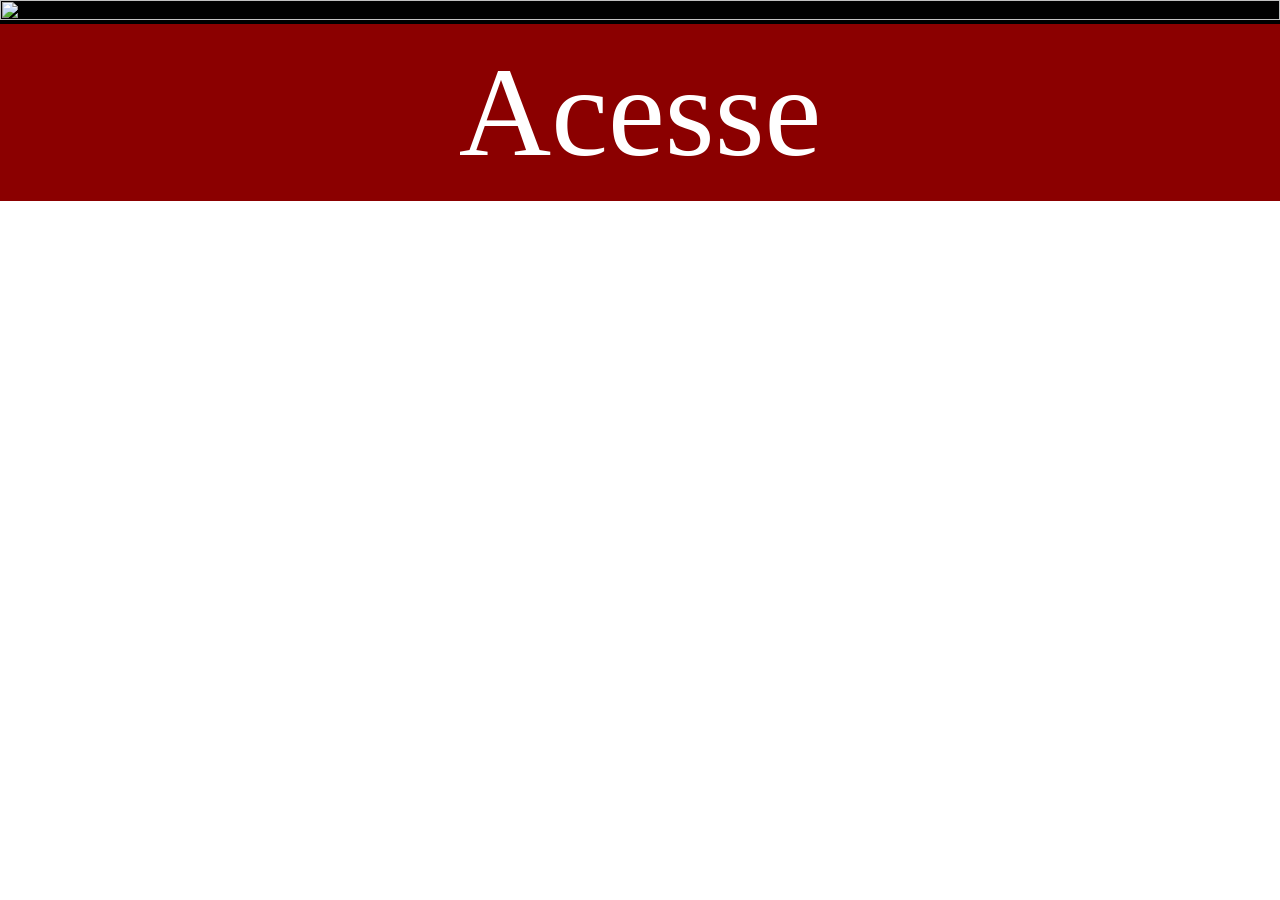
==== telas/github.html @ 0396ed20 "Initial commit" ====
<!DOCTYPE html>
<html lang="pt-br">
<head>
    <meta charset="UTF-8">
    <meta name="viewport" content="width=device-width, initial-scale=1.0">
    <link rel="stylesheet" href="../estilo/telas.css">
    <title>Pagina GitHub</title>
</head>
<body>
    <img src="../imagens/tela-github.jpg" alt="">

    <a href="https://github.com/gustavoguanabara/" target="_blank">

        <p>Acesse</p>

    </a>
</body>
</html>
---- estilo/telas.css ----
@charset "UTF-8";

body{

    padding: 0;
    margin: 0;

}

body::-webkit-scrollbar{

    display: none;

}

img{
    height: 100%;
    width: 100%;

    display: block;

    background-color: black;
    background-image: url('../imagens/tela-youtube.png');
    background-position: center center;
    background-repeat: no-repeat;
    background-attachment: scroll;
    background-size: cover;

}

p{

    margin: 0;
    padding: 15px;

    background-color: darkred;
    color: white;

    text-align: center;

    font-size: 10vw;

}

p:hover{

    background-color: red;

}

a{

    text-decoration: none;

}
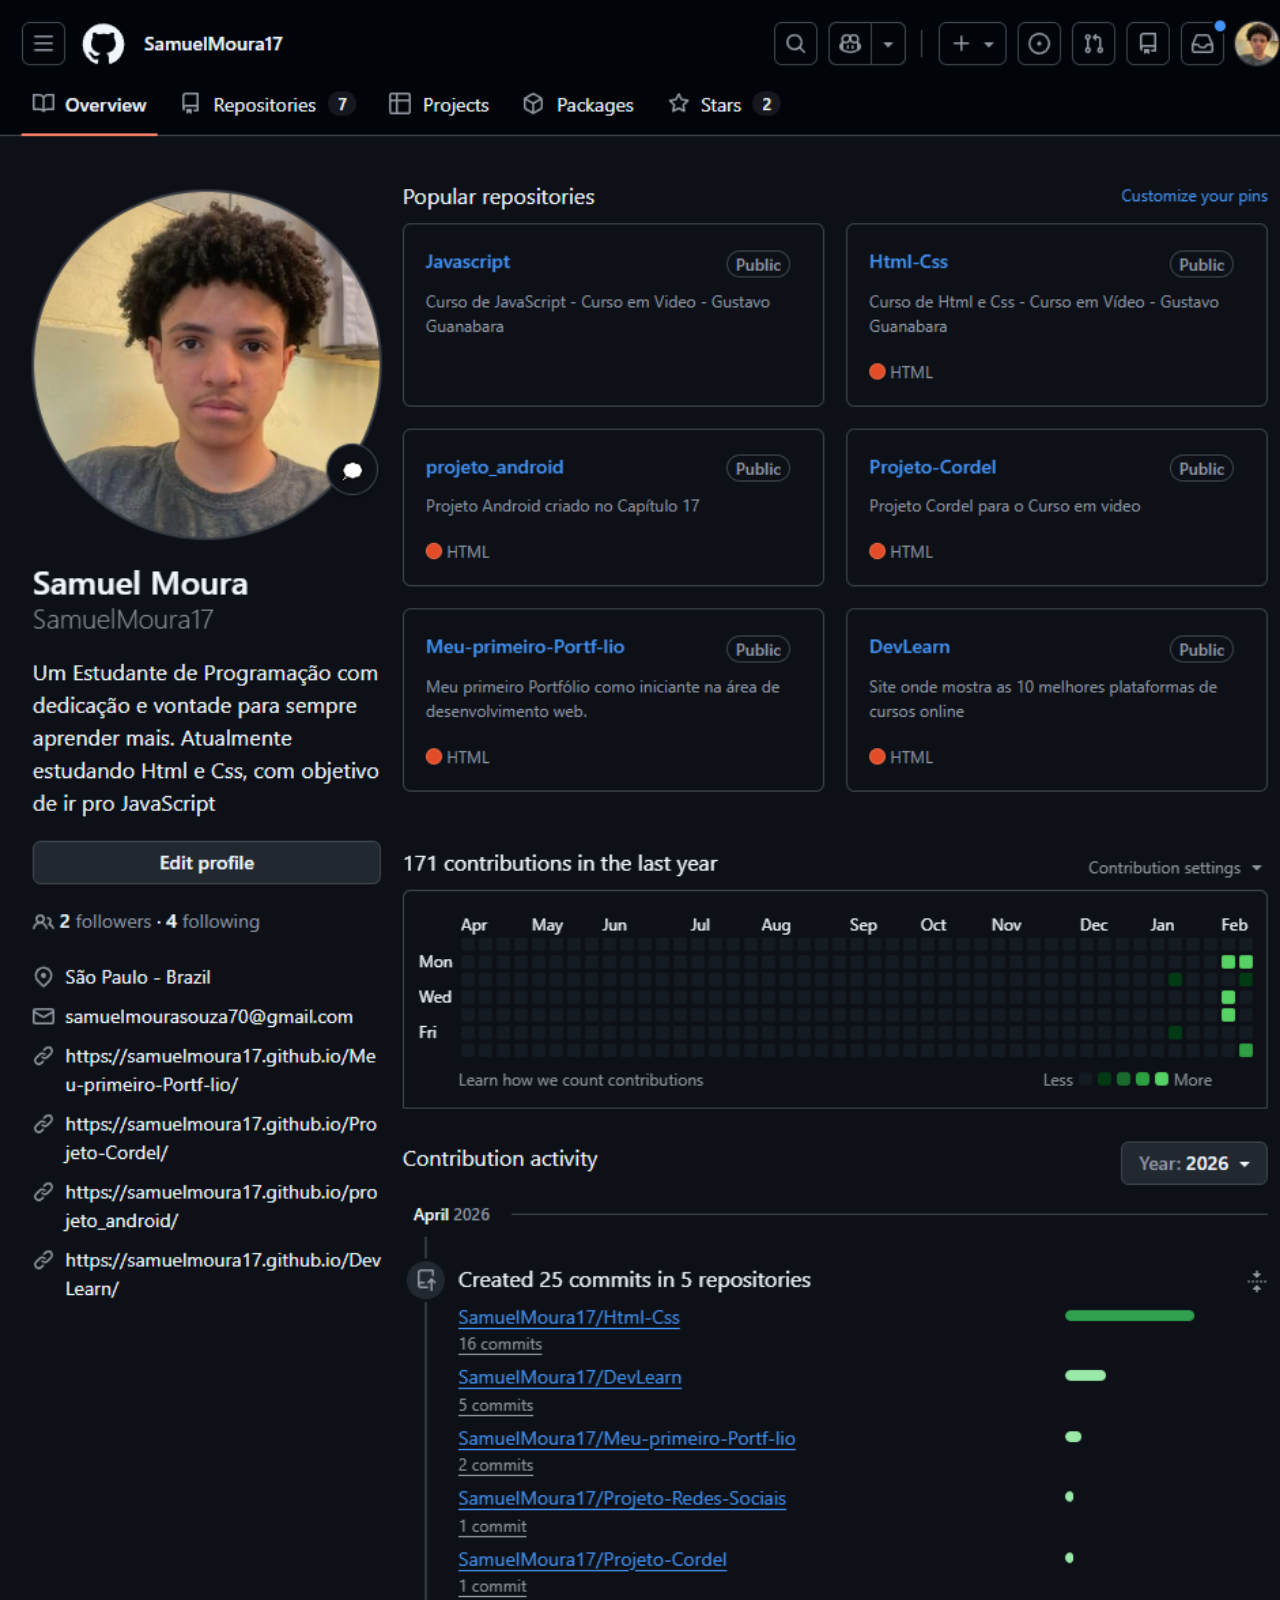
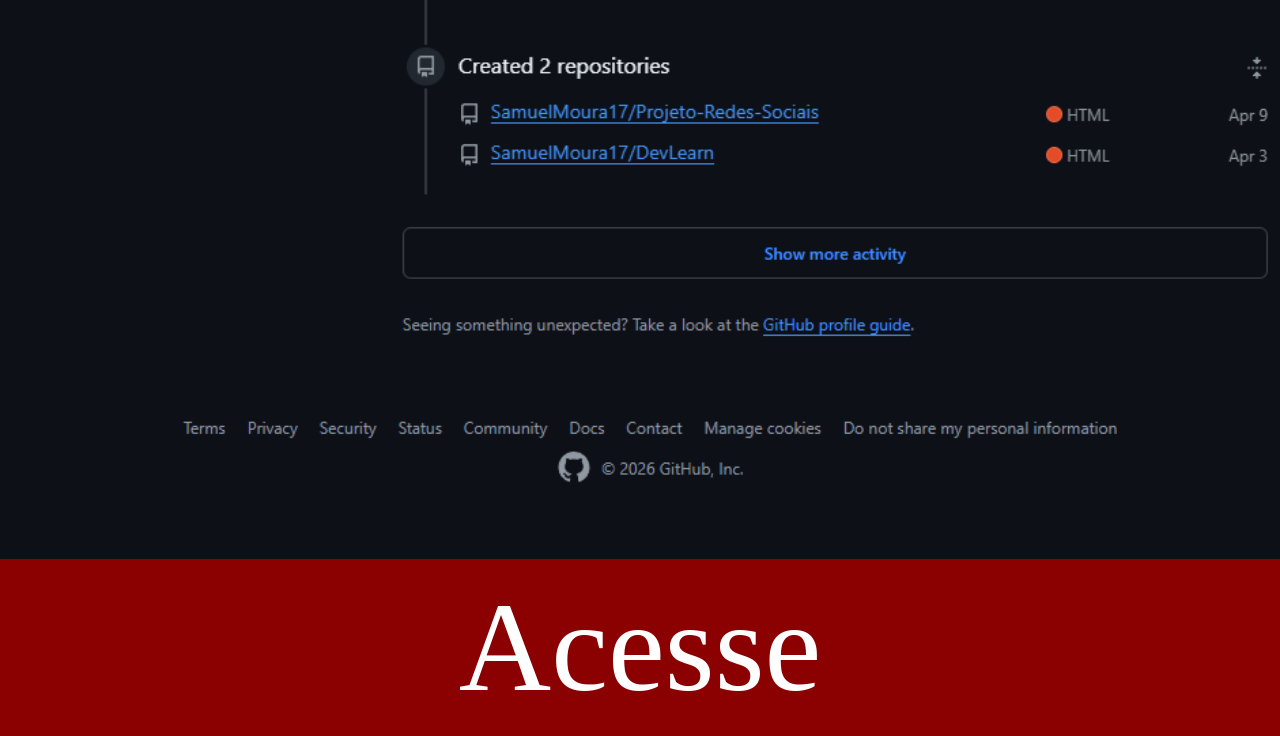
==== commit 4e64881a: "Criação do Projeto das Redes Sociais" ====
--- a/telas/github.html
+++ b/telas/github.html
@@ -9,7 +9,7 @@
 <body>
     <img src="../imagens/tela-github.jpg" alt="">
 
-    <a href="https://github.com/gustavoguanabara/" target="_blank">
+    <a href="https://github.com/SamuelMoura17" target="_blank">
 
         <p>Acesse</p>
 
--- a/estilo/telas.css
+++ b/estilo/telas.css
@@ -1,10 +1,15 @@
 @charset "UTF-8";
 
-body{
+*{
 
     padding: 0;
     margin: 0;
 
+}
+
+body { 
+    overflow-x: hidden;
+    scrollbar-width: none;
 }
 
 body::-webkit-scrollbar{
@@ -16,6 +21,7 @@
 img{
     height: 100%;
     width: 100%;
+    min-height: 87vh;
 
     display: block;
 
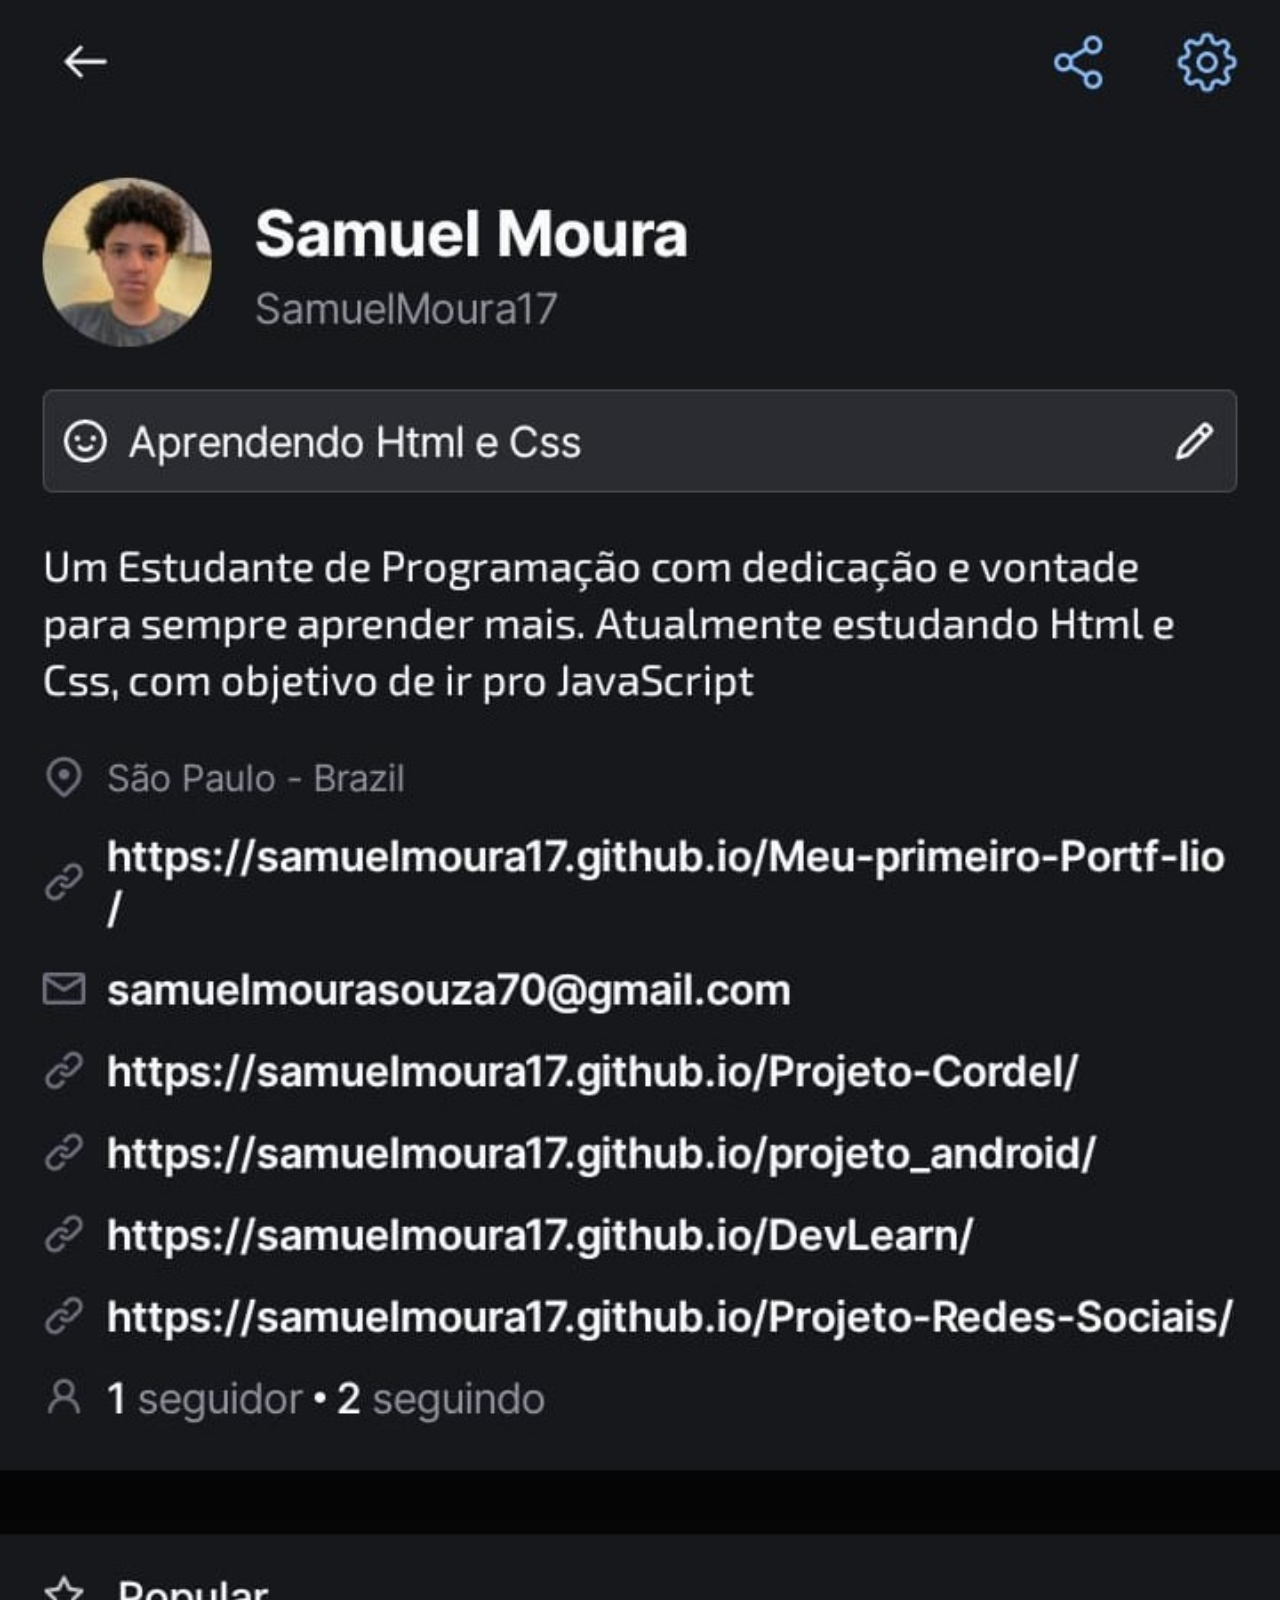
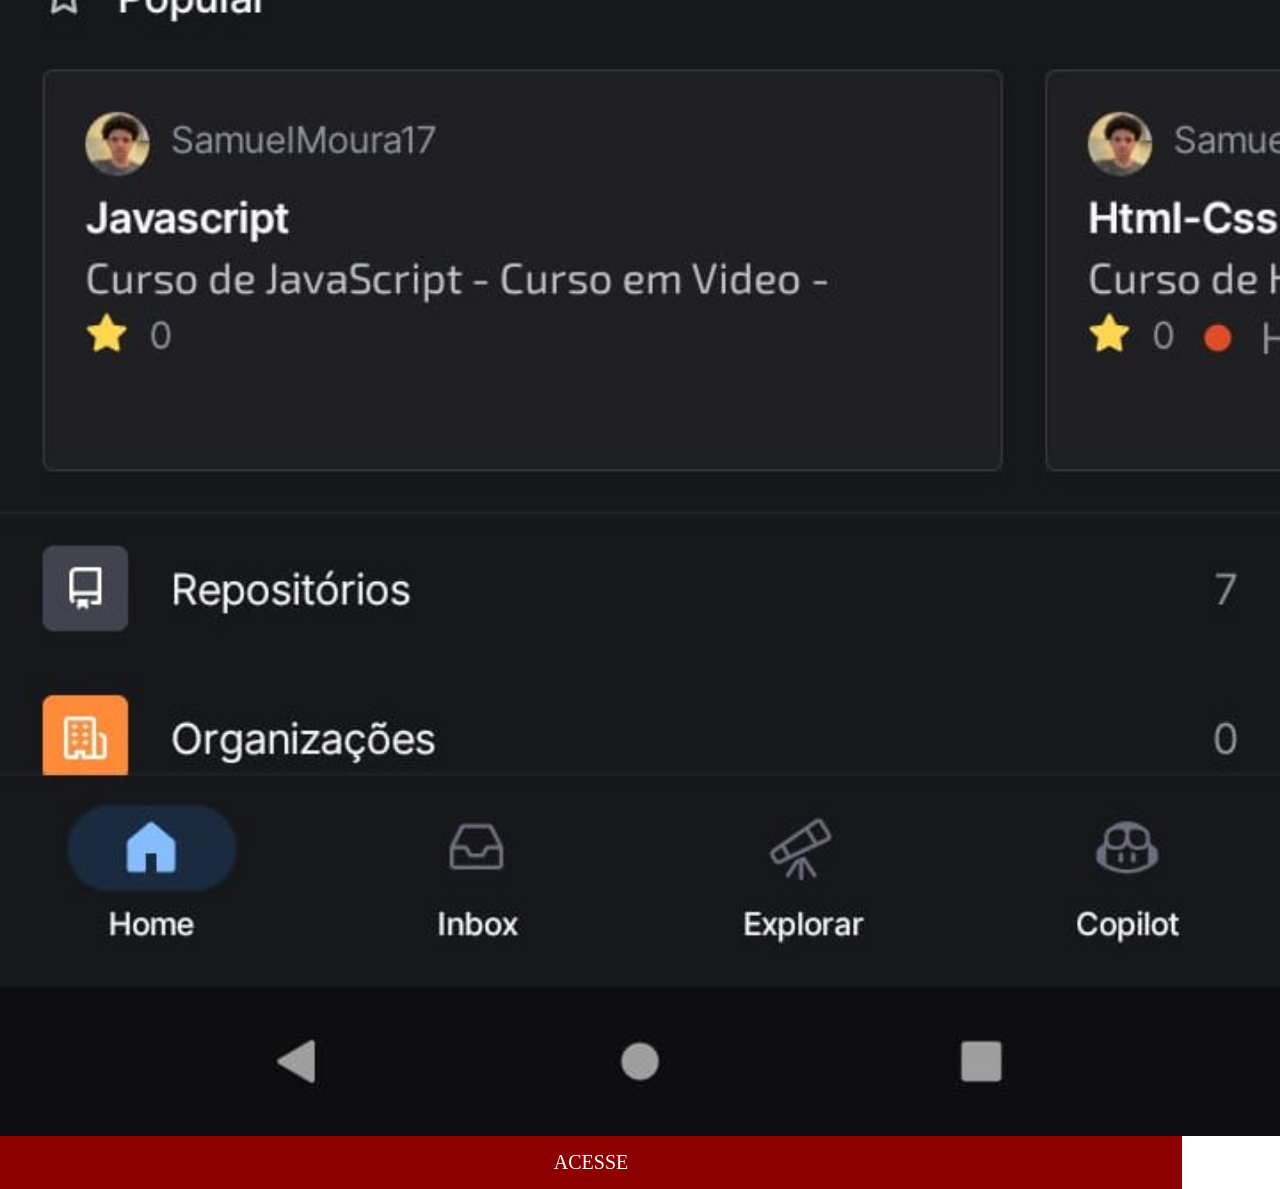
==== commit a233dbf7: "Arrumei as imagens" ====
--- a/telas/github.html
+++ b/telas/github.html
@@ -11,7 +11,7 @@
 
     <a href="https://github.com/SamuelMoura17" target="_blank">
 
-        <p>Acesse</p>
+        <p>ACESSE</p>
 
     </a>
 </body>
--- a/estilo/telas.css
+++ b/estilo/telas.css
@@ -7,21 +7,17 @@
 
 }
 
-body { 
-    overflow-x: hidden;
-    scrollbar-width: none;
-}
+body::-webkit-scrollbar {
 
-body::-webkit-scrollbar{
-
-    display: none;
+    width: 0px;
+    height: 0px;
 
 }
 
 img{
     height: 100%;
-    width: 100%;
-    min-height: 87vh;
+
+    width: 100vw;
 
     display: block;
 
@@ -29,7 +25,7 @@
     background-image: url('../imagens/tela-youtube.png');
     background-position: center center;
     background-repeat: no-repeat;
-    background-attachment: scroll;
+    background-attachment: fixed;
     background-size: cover;
 
 }
@@ -44,7 +40,9 @@
 
     text-align: center;
 
-    font-size: 10vw;
+    font-size: 20px;
+
+    width: 90%;
 
 }
 
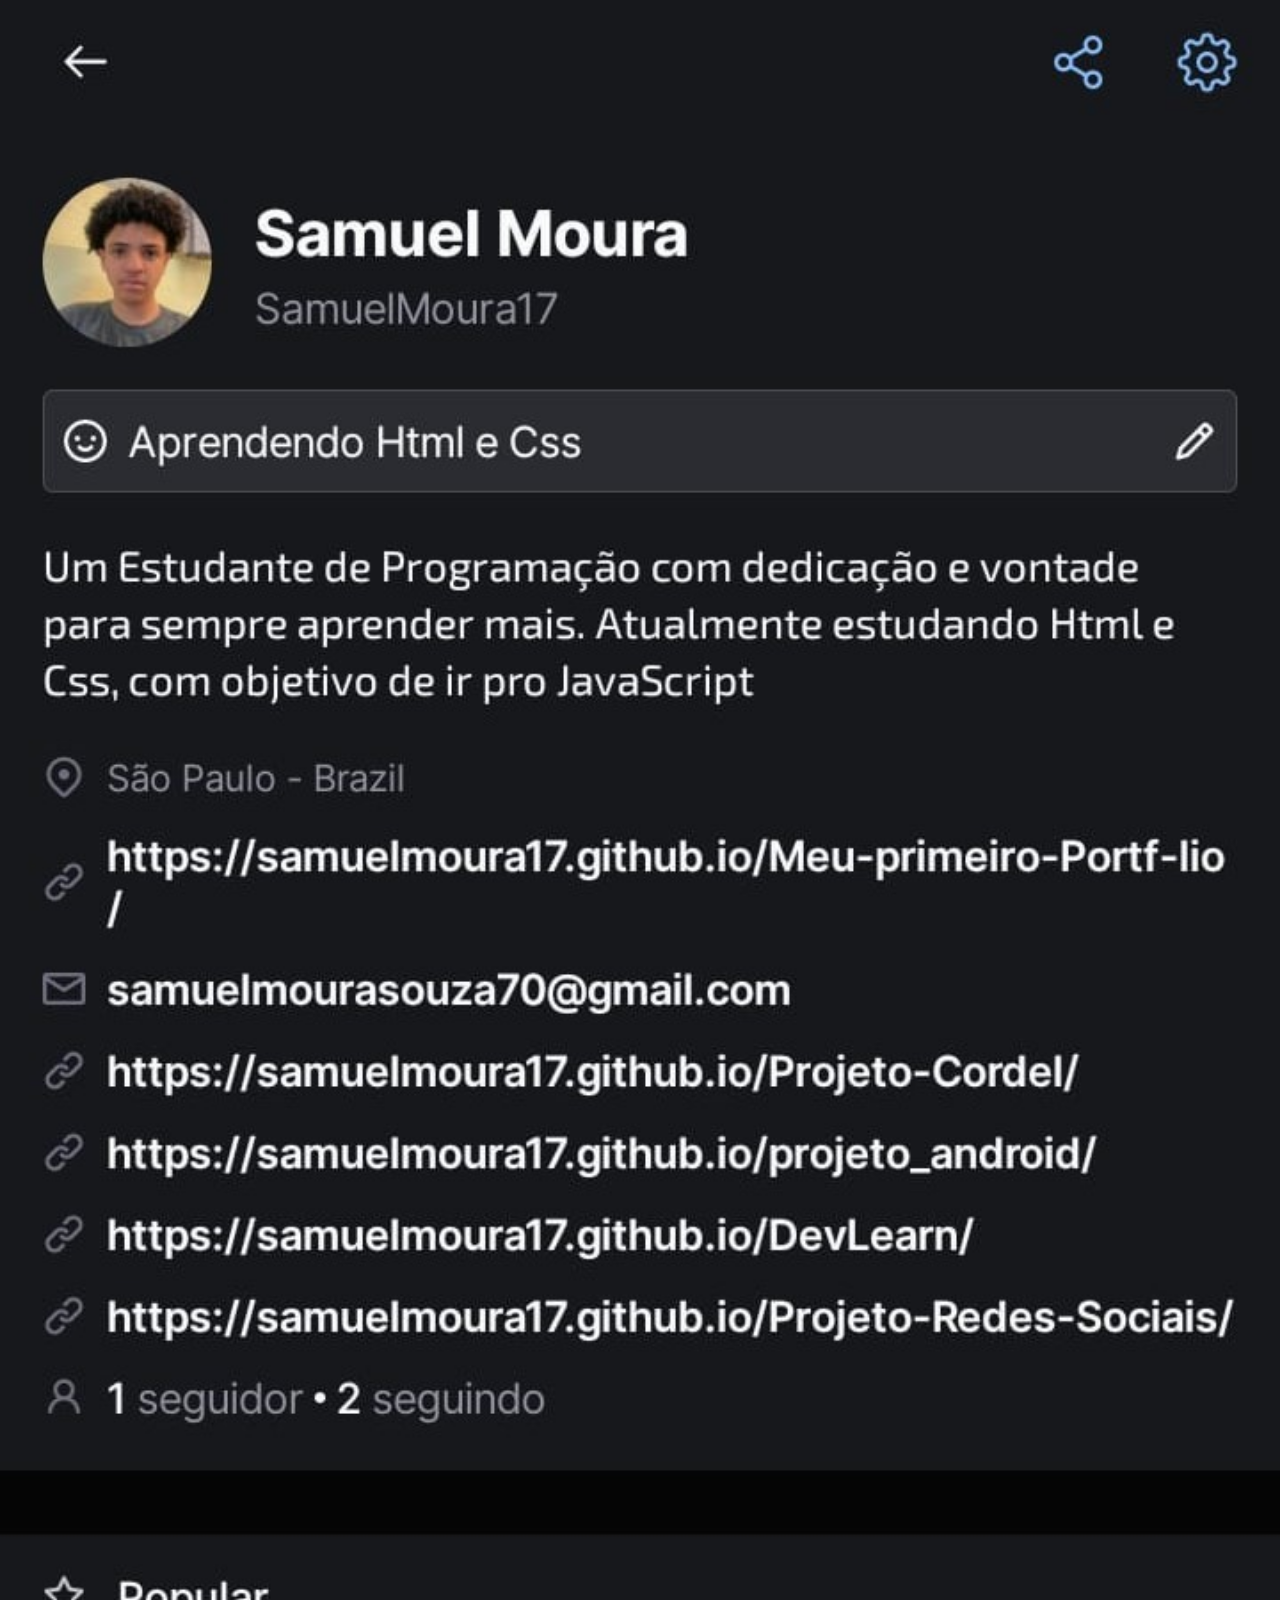
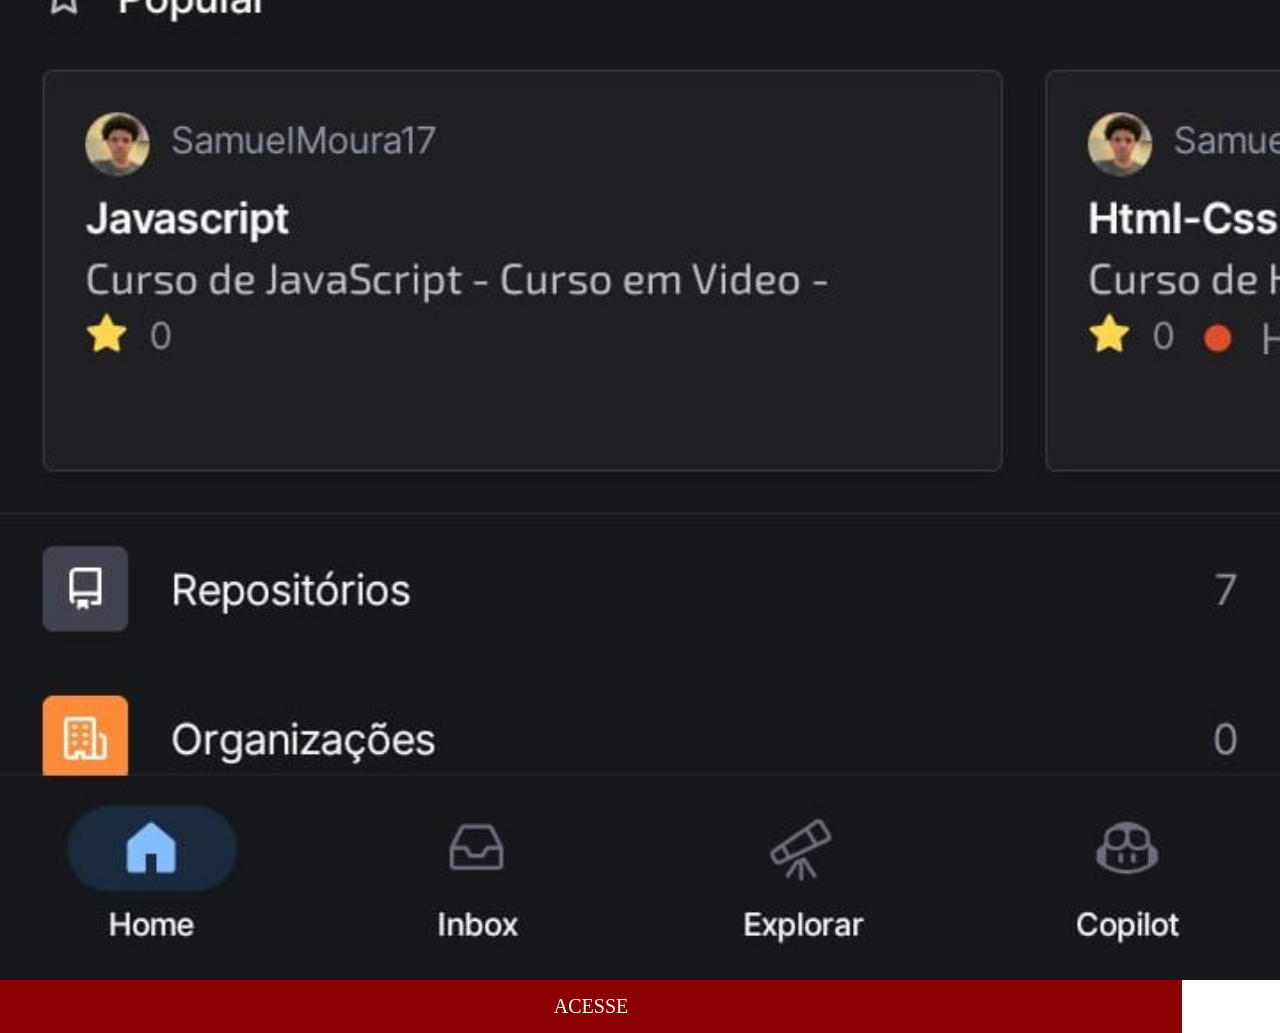
==== commit b39a3401: "Adicionei o Curso em Video como Rede Social." ====
--- a/telas/github.html
+++ b/telas/github.html
@@ -7,7 +7,7 @@
     <title>Pagina GitHub</title>
 </head>
 <body>
-    <img src="../imagens/tela-github.jpg" alt="">
+    <img src="../imagens/tela-github.jpg" alt="GitHub">
 
     <a href="https://github.com/SamuelMoura17" target="_blank">
 
